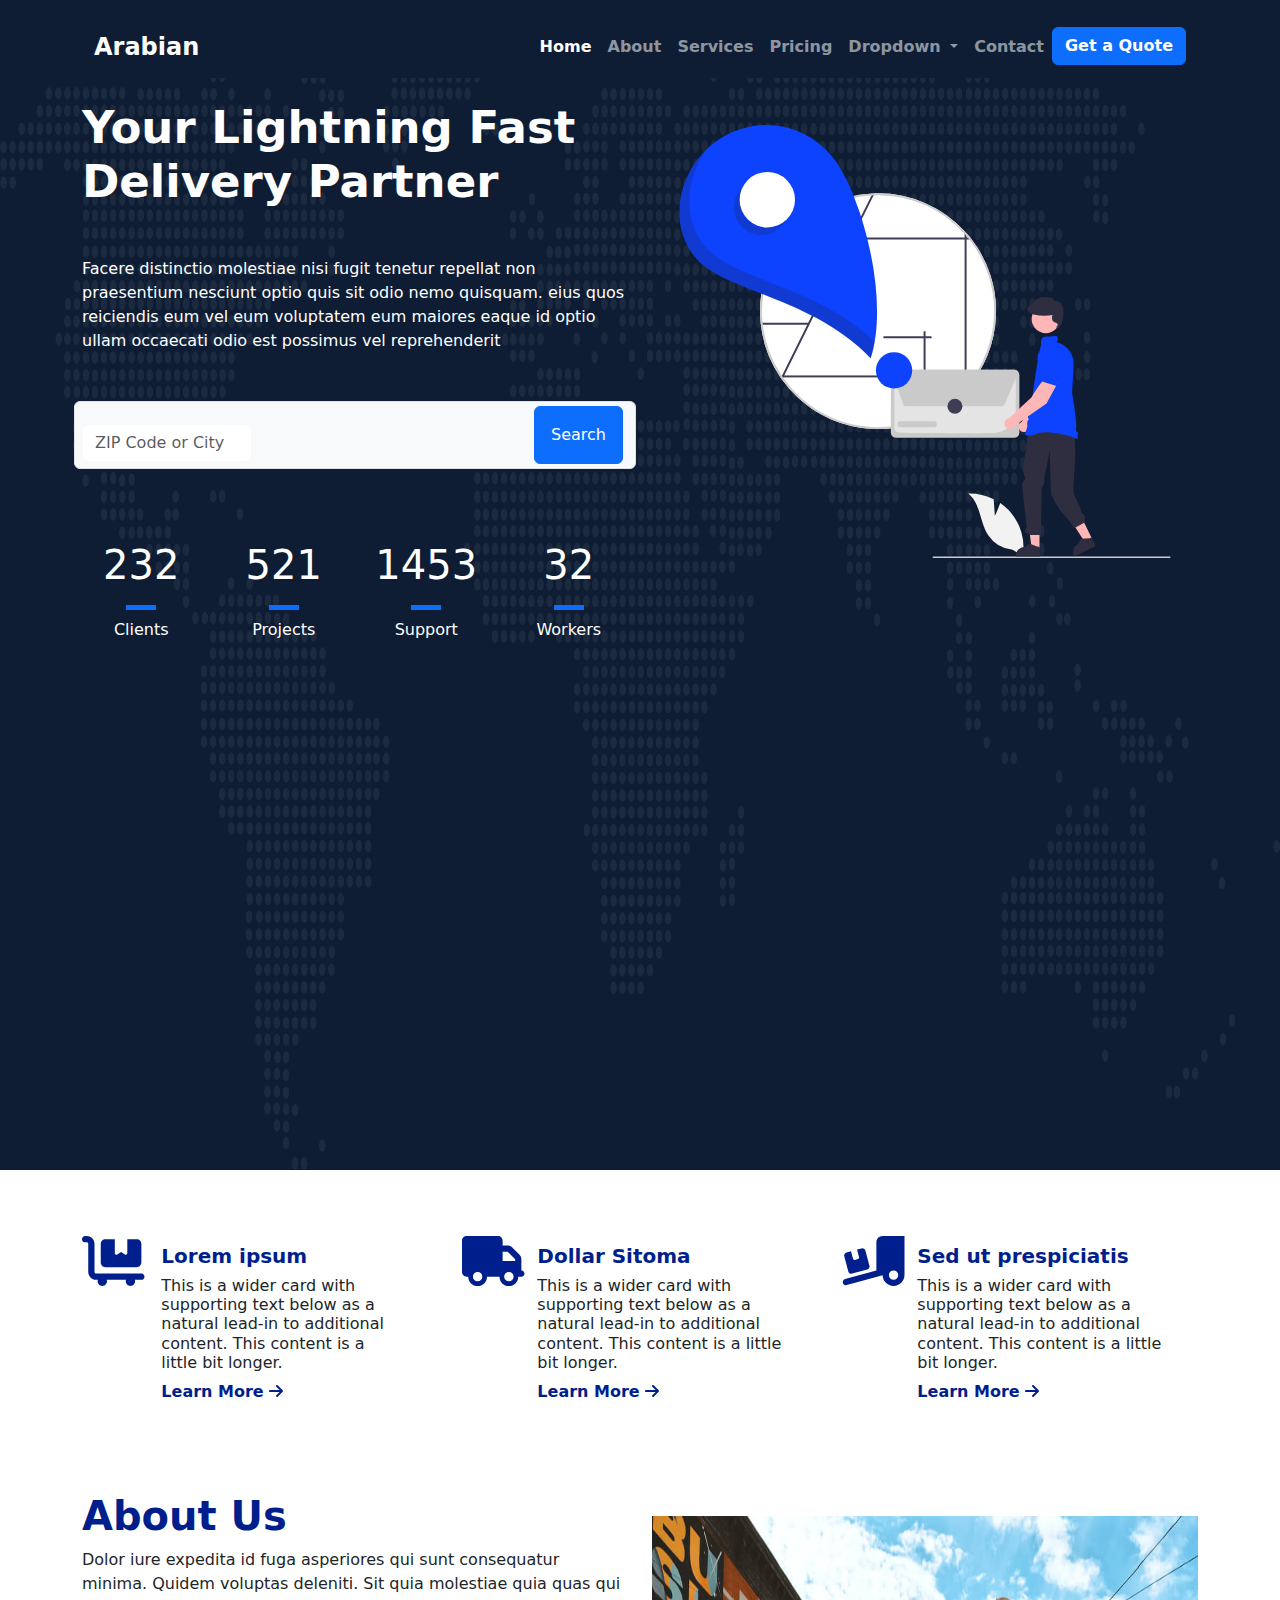
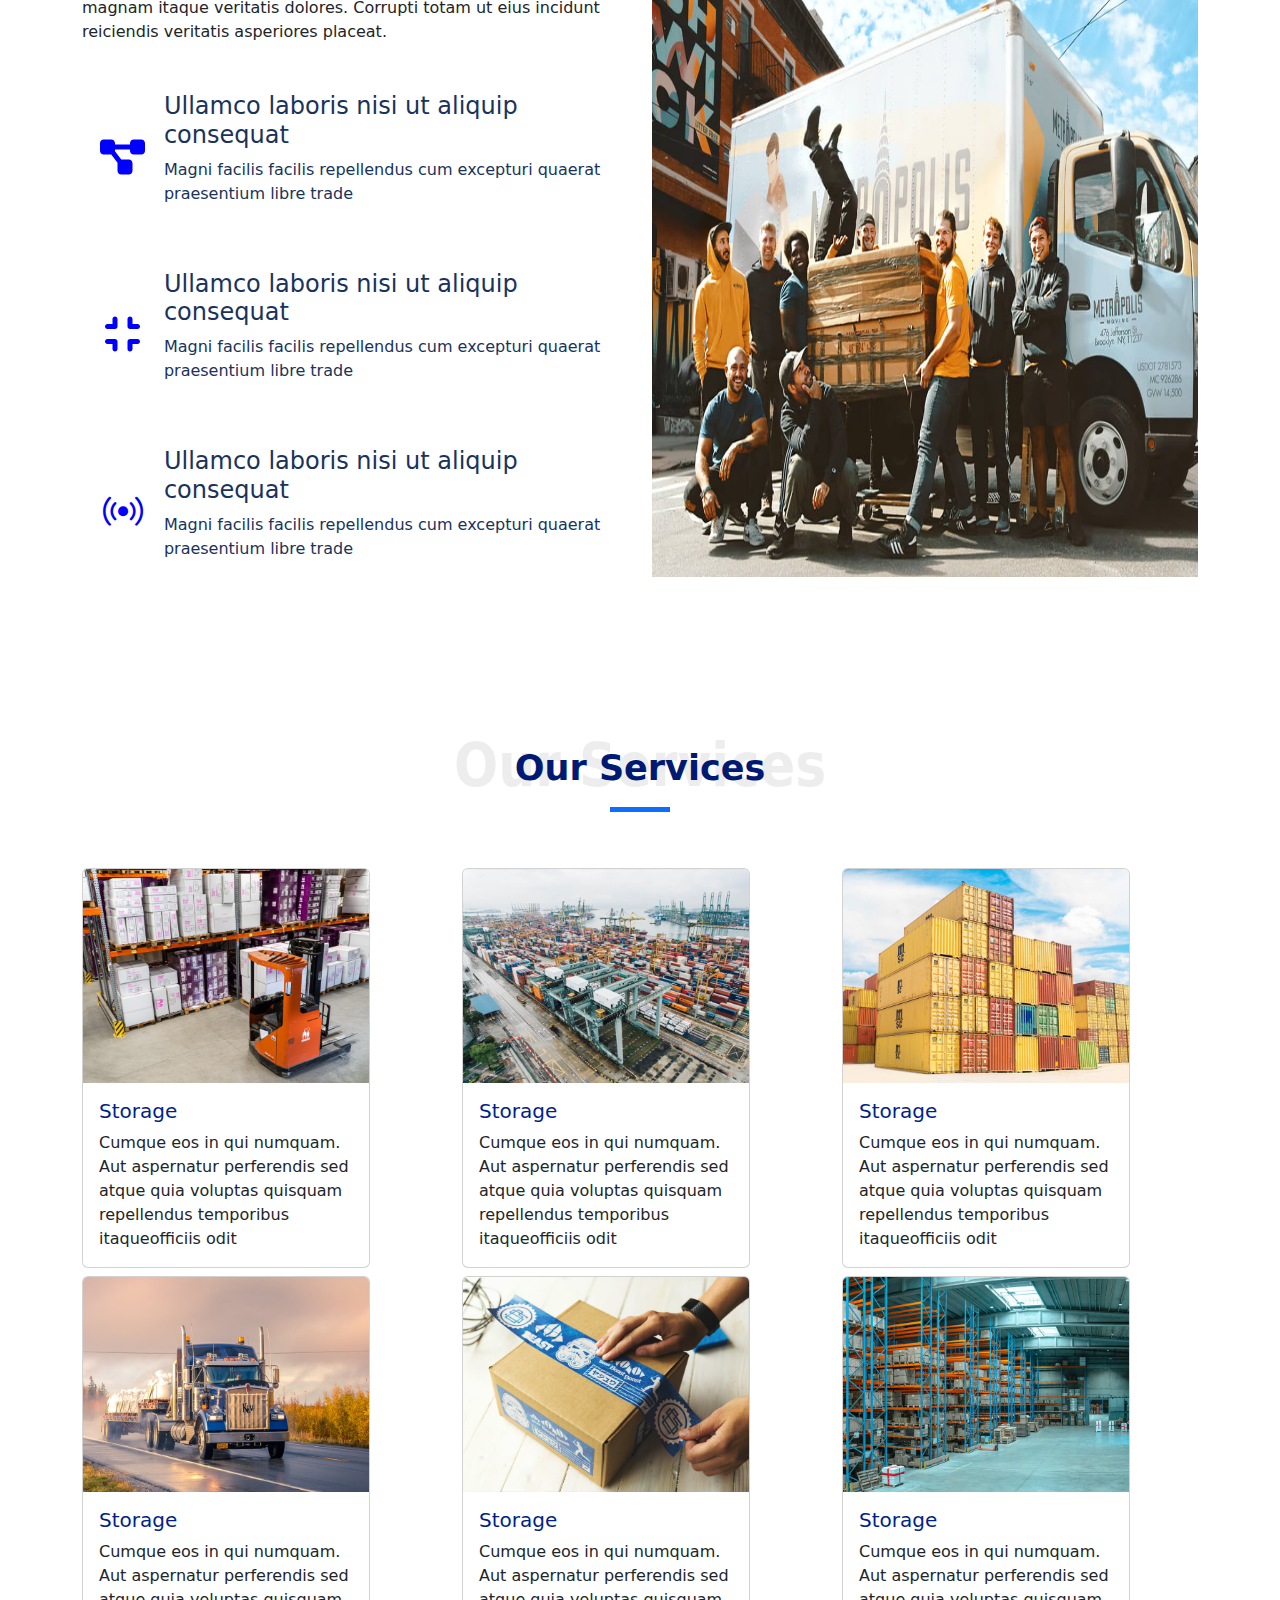
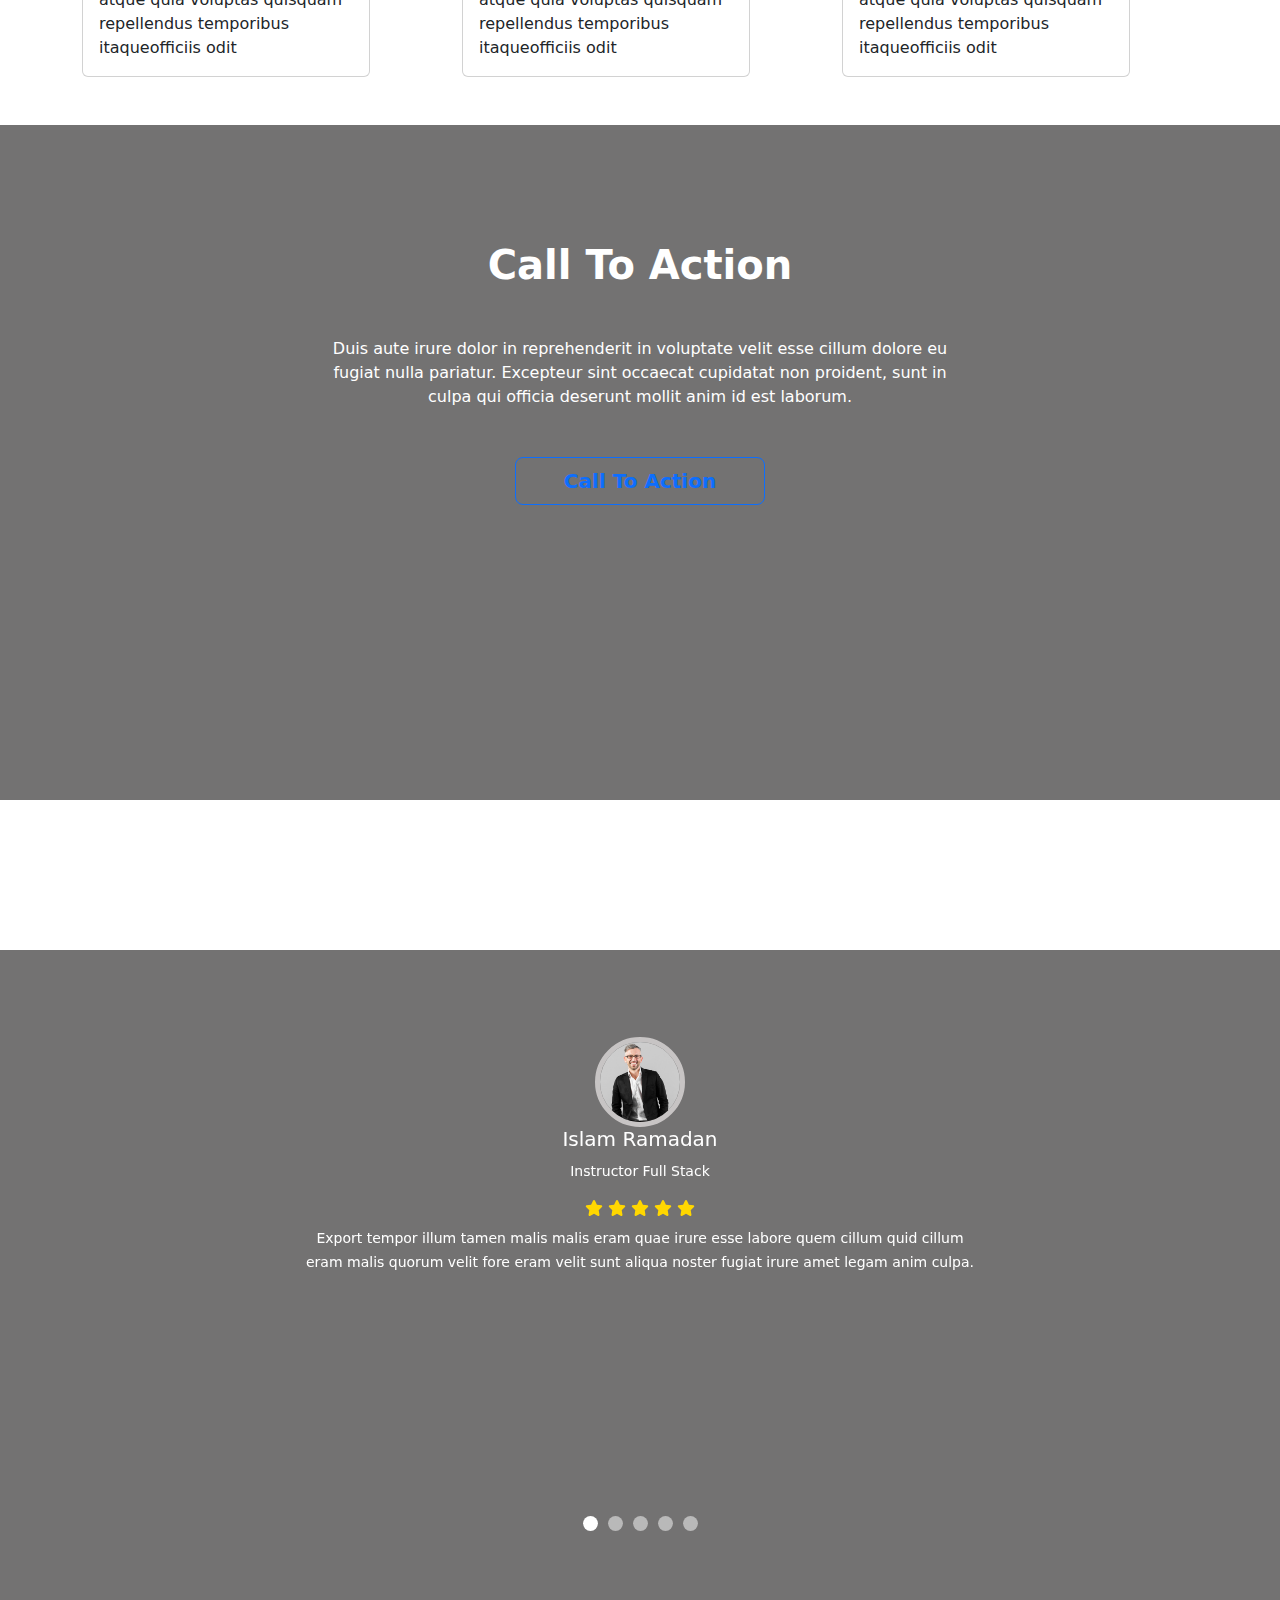
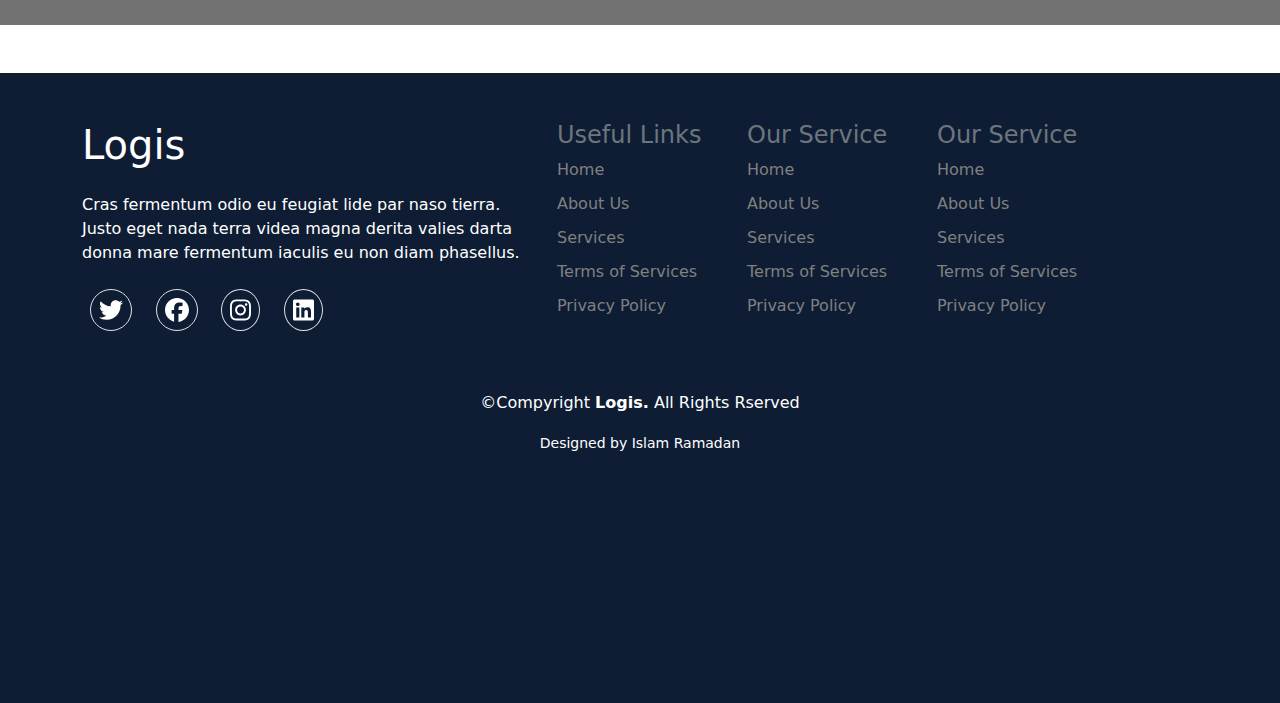
==== index.html @ 2252d07a "this is the first version" ====
<!DOCTYPE html>
<html lang="en">
  <head>
    <meta charset="UTF-8" />
    <meta name="viewport" content="width=device-width, initial-scale=1.0" />
    <title>Final Project 2</title>

    <!-- bootstrap css file -->
    <link rel="stylesheet" href="./css/bootstrap.min.css" />

    <!-- font awesome -->
    <link rel="stylesheet" href="./css/all.min.css" />

    <!-- bootstrap icons -->
    <link
      rel="stylesheet"
      href="https://cdn.jsdelivr.net/npm/bootstrap-icons@1.11.3/font/bootstrap-icons.min.css"
    />
    <link rel="stylesheet" href="./css/bootstrap-icons.min.css" />
    <!-- my style -->
    <link rel="stylesheet" href="./css/style.css" />
  </head>
  <body>
    <!-- ================== section 1 =====================  -->
    <div
      class="container-fluid fixed-top"
      style="background-color: rgb(14, 29, 52)"
    >
      <div class="container">
        <!-- ------------navbare --------------------->
        <nav class="navbar navbar-expand-lg navbar-dark pt-4">
          <div class="container-fluid">
            <a class="navbar-brand fs-4 fw-bold" href="#">Arabian</a>
            <button
              class="navbar-toggler"
              type="button"
              data-bs-toggle="collapse"
              data-bs-target="#navbarSupportedContent"
              aria-controls="navbarSupportedContent"
              aria-expanded="false"
              aria-label="Toggle navigation"
            >
              <span class="navbar-toggler-icon"></span>
            </button>
            <div
              class="collapse navbar-collapse justify-content-end"
              id="navbarSupportedContent"
            >
              <ul class="navbar-nav mb-2 mb-lg-0">
                <li class="nav-item">
                  <a
                    class="nav-link fw-bold active"
                    aria-current="page"
                    href="./index.html"
                    >Home</a
                  >
                </li>
                <li class="nav-item">
                  <a class="nav-link fw-bold" href="./aboutus/about.html">About</a>
                </li>
                <li class="nav-item">
                  <a class="nav-link fw-bold" href="./Services/services.html">Services</a>
                </li>
                <li class="nav-item">
                  <a class="nav-link fw-bold" href="#">Pricing</a>
                </li>
                <li class="nav-item dropdown">
                  <a
                    class="nav-link fw-bold dropdown-toggle"
                    href="#"
                    id="navbarDropdown"
                    role="button"
                    data-bs-toggle="dropdown"
                    aria-expanded="false"
                  >
                    Dropdown
                  </a>
                  <ul class="dropdown-menu" aria-labelledby="navbarDropdown">
                    <li><a class="dropdown-item" href="#">Action</a></li>
                    <li>
                      <a class="dropdown-item" href="#">Another action</a>
                    </li>
                    <li><hr class="dropdown-divider" /></li>
                    <li>
                      <a class="dropdown-item" href="#">Something else here</a>
                    </li>
                  </ul>
                </li>

                <li class="nav-item">
                  <a class="nav-link fw-bold" href="#">Contact</a>
                </li>
                <li class="nav-item">
                  <button class="btn btn-primary getquote fw-bold">
                    Get a Quote
                  </button>
                </li>
              </ul>
            </div>
          </div>
        </nav>
        <!-- ------------navbare --------------------->
      </div>
    </div>

    <section class="container-fluid section1">
      <article class="container" style="padding-top: 1px">
        <!-- content -->

        <div class="row" style="margin-top: 100px">
          <div class="col-lg-6 col-md-12 col-sm-12">
            <h1 class="text-white fw-bold pr-3 mb-5 section1_title">
              Your Lightning Fast Delivery Partner
            </h1>
            <p class="text-white mb-5">
              Facere distinctio molestiae nisi fugit tenetur repellat non
              praesentium nesciunt optio quis sit odio nemo quisquam. eius quos
              reiciendis eum vel eum voluptatem eum maiores eaque id optio ullam
              occaecati odio est possimus vel reprehenderit
            </p>
            <form
              class="row g-3 bg-light my-5 justify-content-between border rounded align-items-center"
            >
              <div class="col-auto">
                <input
                  type="text"
                  class="form-control border-0 w-75"
                  id="inputPassword2"
                  placeholder="ZIP Code or City"
                />
              </div>
              <div class="col-auto mt-0">
                <button type="submit" class="btn btn-primary m-1 p-3">
                  Search
                </button>
              </div>
            </form>

            <div class="row">
              <div class="col-lg-3 col-6 text-center py-3 text-white">
                <h1 class="py-2">232</h1>
                <div class="w-25 mx-auto bg-primary" style="height: 5px"></div>
                <p class="pt-2">Clients</p>
              </div>
              <div class="col-lg-3 col-6 text-center py-3 text-white">
                <h1 class="py-2">521</h1>
                <div class="w-25 mx-auto bg-primary" style="height: 5px"></div>
                <p class="pt-2">Projects</p>
              </div>
              <div class="col-lg-3 col-6 text-center py-3 text-white">
                <h1 class="py-2">1453</h1>
                <div class="w-25 mx-auto bg-primary" style="height: 5px"></div>
                <p class="pt-2">Support</p>
              </div>
              <div class="col-lg-3 col-6 text-center py-3 text-white">
                <h1 class="py-2">32</h1>
                <div class="w-25 mx-auto bg-primary" style="height: 5px"></div>
                <p class="pt-2">Workers</p>
              </div>
            </div>
          </div>
          <div class="col-lg-6 col-md-12 col-sm-12 section1_content_img">
            <img src="./img/hero-img.svg" class="img-fluid header_img" alt="" />
          </div>
        </div>
      </article>
    </section>

    <!-- ================= Section2  header about us ================ -->
    <section class="container section2" style="margin-top: 50px">
      <div class="row">
        <div class="col-lg-4 col-md-6 col-sm-12 my-3">
          <div class="card mb-3 border-0" style="max-width: 540px">
            <div class="row">
              <div class="col-md-2 col-sm-2">
                <i
                  class="fa-solid fa-cart-flatbed"
                  style="font-size: 50px; color: #001f8d"
                ></i>
              </div>
              <div class="col-md-9 col-sm-9">
                <div class="card-body my-2 mx-0 py-0">
                  <h5 class="card-title">
                    <a
                      href=""
                      class="text-decoration-none fw-bold"
                      style="color: #001f8d"
                      >Lorem ipsum</a
                    >
                  </h5>
                  <h6 class="card-text">
                    This is a wider card with supporting text below as a natural
                    lead-in to additional content. This content is a little bit
                    longer.
                  </h6>
                  <p class="card-text">
                    <a
                      href=""
                      class="text-decoration-none fw-bold"
                      style="color: #001f8d"
                      >Learn More <i class="fa-solid fa-arrow-right"></i
                    ></a>
                  </p>
                </div>
              </div>
            </div>
          </div>
        </div>
        <div class="col-lg-4 col-md-6 col-sm-12 my-3">
          <div class="card mb-3 border-0" style="max-width: 540px">
            <div class="row g-0">
              <div class="col-md-2">
                <i
                  class="fa-solid fa-truck"
                  style="font-size: 50px; color: #001f8d"
                ></i>
              </div>
              <div class="col-md-10">
                <div class="card-body my-2 mx-0 py-0">
                  <h5 class="card-title">
                    <a
                      href=""
                      class="text-decoration-none fw-bold"
                      style="color: #001f8d"
                      >Dollar Sitoma</a
                    >
                  </h5>
                  <h6 class="card-text">
                    This is a wider card with supporting text below as a natural
                    lead-in to additional content. This content is a little bit
                    longer.
                  </h6>
                  <p class="card-text">
                    <a
                      href=""
                      class="text-decoration-none fw-bold"
                      style="color: #001f8d"
                      >Learn More
                      <i
                        class="fa-solid fa-arrow-right"
                        style="color: #001f8d"
                      ></i
                    ></a>
                  </p>
                </div>
              </div>
            </div>
          </div>
        </div>
        <div class="col-lg-4 col-md-6 col-sm-12 my-3">
          <div class="card mb-3 border-0" style="max-width: 540px">
            <div class="row g-0">
              <div class="col-md-2">
                <i
                  class="fa-solid fa-truck-ramp-box"
                  style="font-size: 50px; color: #001f8d"
                ></i>
              </div>
              <div class="col-md-10">
                <div class="card-body my-2 mx-0 py-0">
                  <h5 class="card-title">
                    <a
                      href=""
                      class="text-decoration-none fw-bold"
                      style="color: #001f8d"
                      >Sed ut prespiciatis</a
                    >
                  </h5>
                  <h6 class="card-text">
                    This is a wider card with supporting text below as a natural
                    lead-in to additional content. This content is a little bit
                    longer.
                  </h6>
                  <p class="card-text">
                    <a
                      href=""
                      class="text-decoration-none fw-bold"
                      style="color: #001f8d"
                      >Learn More <i class="fa-solid fa-arrow-right"></i
                    ></a>
                  </p>
                </div>
              </div>
            </div>
          </div>
        </div>
      </div>
      <div class="row mt-5">
        <div class="col-lg-6 col-md-12 col-sm-12">
          <h1 class="fw-bold fs-1" style="color: #001f8d">About Us</h1>
          <p>
            Dolor iure expedita id fuga asperiores qui sunt consequatur minima.
            Quidem voluptas deleniti. Sit quia molestiae quia quas qui magnam
            itaque veritatis dolores. Corrupti totam ut eius incidunt reiciendis
            veritatis asperiores placeat.
          </p>
          <div class="d-flex mt-5">
            <div
              style="width: 15%"
              class="d-flex align-items-center justify-content-center"
            >
              <i
                class="fa-solid fa-diagram-project"
                style="font-size: 40px; color: blue"
              ></i>
            </div>
            <div style="color: #19335c !important; width: 85%">
              <h4>Ullamco laboris nisi ut aliquip consequat</h4>
              <p>
                Magni facilis facilis repellendus cum excepturi quaerat
                praesentium libre trade
              </p>
            </div>
          </div>
          <div class="d-flex mt-5">
            <div
              style="width: 15%"
              class="d-flex align-items-center justify-content-center"
            >
              <i
                class="fa-solid fa-compress"
                style="font-size: 40px; color: blue"
              ></i>
            </div>
            <div style="color: #19335c !important; width: 85%">
              <h4>Ullamco laboris nisi ut aliquip consequat</h4>
              <p>
                Magni facilis facilis repellendus cum excepturi quaerat
                praesentium libre trade
              </p>
            </div>
          </div>
          <div class="d-flex mt-5">
            <div
              style="width: 15%"
              class="d-flex align-items-center justify-content-center"
            >
              <i
                class="bi bi-broadcast"
                style="font-size: 40px; color: blue"
              ></i>
            </div>
            <div style="color: #19335c !important; width: 85%">
              <h4>Ullamco laboris nisi ut aliquip consequat</h4>
              <p>
                Magni facilis facilis repellendus cum excepturi quaerat
                praesentium libre trade
              </p>
            </div>
          </div>
        </div>
        <div class="col-lg-6 col-md-12 col-sm-12 mt-4">
          <img src="./img/about.jpg" style="width: 100%; height: 100%" alt="" />
        </div>
      </div>
    </section>

    <!-- ================= Section3  services ================== -->
    <section style="margin-top: 150px" class="container section3">
      <div class="title">
        <h1 class="background">Our Services</h1>
        <h1 class="head">Our Services</h1>
        <div class="undeline"></div>
      </div>

      <div class="row mt-5 mb-5">
        <div class="col-lg-4 col-md-6 col-sm-12 mt-2">
          <div class="card">
            <img
              src="./img/storage-service.jpg"
              class="card-img-top"
              alt="..."
            />
            <div class="card-body">
              <h5 class="card-title">
                <a href="" class="text-decoration-none" style="color: #001f8d"
                  >Storage</a
                >
              </h5>
              <p class="card-text">
                Cumque eos in qui numquam. Aut aspernatur perferendis sed atque
                quia voluptas quisquam repellendus temporibus itaqueofficiis
                odit
              </p>
            </div>
          </div>
        </div>
        <div class="col-lg-4 col-md-6 col-sm-12 mt-2">
          <div class="card">
            <img
              src="./img/logistics-service.jpg"
              class="card-img-top"
              alt="..."
            />
            <div class="card-body">
              <h5 class="card-title">
                <a href="" class="text-decoration-none" style="color: #001f8d"
                  >Storage</a
                >
              </h5>
              <p class="card-text">
                Cumque eos in qui numquam. Aut aspernatur perferendis sed atque
                quia voluptas quisquam repellendus temporibus itaqueofficiis
                odit
              </p>
            </div>
          </div>
        </div>
        <div class="col-lg-4 col-md-6 col-sm-12 mt-2">
          <div class="card">
            <img src="./img/cargo-service.jpg" class="card-img-top" alt="..." />
            <div class="card-body">
              <h5 class="card-title">
                <a href="" class="text-decoration-none" style="color: #001f8d"
                  >Storage</a
                >
              </h5>
              <p class="card-text">
                Cumque eos in qui numquam. Aut aspernatur perferendis sed atque
                quia voluptas quisquam repellendus temporibus itaqueofficiis
                odit
              </p>
            </div>
          </div>
        </div>
        <div class="col-lg-4 col-md-6 col-sm-12 mt-2">
          <div class="card">
            <img
              src="./img/trucking-service.jpg"
              class="card-img-top"
              alt="..."
            />
            <div class="card-body">
              <h5 class="card-title">
                <a href="" class="text-decoration-none" style="color: #001f8d"
                  >Storage</a
                >
              </h5>
              <p class="card-text">
                Cumque eos in qui numquam. Aut aspernatur perferendis sed atque
                quia voluptas quisquam repellendus temporibus itaqueofficiis
                odit
              </p>
            </div>
          </div>
        </div>
        <div class="col-lg-4 col-md-6 col-sm-12 mt-2">
          <div class="card">
            <img
              src="./img/packaging-service.jpg"
              class="card-img-top"
              alt="..."
            />
            <div class="card-body">
              <h5 class="card-title">
                <a href="" class="text-decoration-none" style="color: #001f8d"
                  >Storage</a
                >
              </h5>
              <p class="card-text">
                Cumque eos in qui numquam. Aut aspernatur perferendis sed atque
                quia voluptas quisquam repellendus temporibus itaqueofficiis
                odit
              </p>
            </div>
          </div>
        </div>
        <div class="col-lg-4 col-md-6 col-sm-12 mt-2">
          <div class="card">
            <img
              src="./img/warehousing-service.jpg"
              class="card-img-top"
              alt="..."
            />
            <div class="card-body">
              <h5 class="card-title">
                <a href="" class="text-decoration-none" style="color: #001f8d"
                  >Storage</a
                >
              </h5>
              <p class="card-text">
                Cumque eos in qui numquam. Aut aspernatur perferendis sed atque
                quia voluptas quisquam repellendus temporibus itaqueofficiis
                odit
              </p>
            </div>
          </div>
        </div>
      </div>
    </section>

    <section class="container-fluid section3_calltoaction px-0">
      <div class="layout">
        <h1 class="fw-bold my-3">Call To Action</h1>
        <p class="w-50 mx-auto my-5">
          Duis aute irure dolor in reprehenderit in voluptate velit esse cillum
          dolore eu fugiat nulla pariatur. Excepteur sint occaecat cupidatat non
          proident, sunt in culpa qui officia deserunt mollit anim id est
          laborum.
        </p>
        <button class="btn btn-outline-primary btn-lg px-5 fw-bold">
          Call To Action
        </button>
      </div>
    </section>
    <!-- ================= Section3  services ================== -->

    <!-- ================= Section4  Pricing ================== -->

    <section class="container-fluid section4_pricing px-0">
      <div class="layout">
          <div class="slider">
            <div id="carouselExampleIndicators" style="width: 100%; height: 100%;" class="carousel slide" data-bs-ride="carousel">
              <div class="carousel-indicators">
                <button type="button"  data-bs-target="#carouselExampleIndicators" data-bs-slide-to="0" class="active choose" aria-current="true" aria-label="Slide 1">
                </button>
                <button type="button" data-bs-target="#carouselExampleIndicators" data-bs-slide-to="1" aria-label="Slide 2" class="choose"></button>
                <button type="button" class="choose" data-bs-target="#carouselExampleIndicators" data-bs-slide-to="2" aria-label="Slide 3"></button>

                <button type="button" class="choose" data-bs-target="#carouselExampleIndicators" data-bs-slide-to="3" aria-label="Slide 4"></button>

                <button type="button" class="choose" data-bs-target="#carouselExampleIndicators" data-bs-slide-to="4" aria-label="Slide 5"></button>

              </div>
              <div class="carousel-inner" style="width: 100%; height: 100%;" >
                <div class="carousel-item active " style="width: 100%; height: 100%;">
                  <img src="./img/team/team-1.jpg" class=" rounded-circle " style="width: 90px; height: 90px;"  alt="...">
                  <h5>Islam Ramadan</h5>
                  <p><small>Instructor Full Stack</small></p>
                  <h6 > 

                    <i class="fa-solid fa-star px-0 mx-0"></i>
                    <i class="fa-solid fa-star px-0 mx-0"></i>
                    <i class="fa-solid fa-star px-0 mx-0"></i>
                    <i class="fa-solid fa-star px-0 mx-0"></i>
                    <i class="fa-solid fa-star px-0 mx-0"></i>
                  </h6>
                  <p class="w-75 mx-auto">
                    <small>
                      Export tempor illum tamen malis malis eram quae irure esse labore quem cillum quid cillum eram malis quorum velit fore eram velit sunt aliqua noster fugiat irure amet legam anim culpa.
                    </small>
                    </p>
                </div>
                <div class="carousel-item  " style="width: 100%; height: 100%;">
                  <img src="./img/team/team-3.jpg" class=" rounded-circle " style="width: 90px; height: 90px;"  alt="...">
                  <h5>Khaled</h5>
                  <p><small>Fronend Developer </small></p>
                  <h6 > 

                    <i class="fa-solid fa-star px-0 mx-0"></i>
                    <i class="fa-solid fa-star px-0 mx-0"></i>
                    <i class="fa-solid fa-star px-0 mx-0"></i>
                    <i class="fa-solid fa-star px-0 mx-0"></i>
                    <i class="fa-solid fa-star px-0 mx-0"></i>
                  </h6>
                  <p class="w-75 mx-auto">
                    <small>
                      Export tempor illum tamen malis malis eram quae irure esse labore quem cillum quid cillum eram malis quorum velit fore eram velit sunt aliqua noster fugiat irure amet legam anim culpa.
                    </small>
                    </p>
                </div>
                <div class="carousel-item  " style="width: 100%; height: 100%;">
                  <img src="./img/team/team-2.jpg" class=" rounded-circle " style="width: 90px; height: 90px;"  alt="...">
                  <h5>Shahd</h5>
                  <p><small>Frontend devloper</small></p>
                  <h6 > 

                    <i class="fa-solid fa-star px-0 mx-0"></i>
                    <i class="fa-solid fa-star px-0 mx-0"></i>
                    <i class="fa-solid fa-star px-0 mx-0"></i>
                    <i class="fa-solid fa-star px-0 mx-0"></i>
                    <i class="fa-solid fa-star px-0 mx-0"></i>
                  </h6>
                  <p class="w-75 mx-auto">
                    <small>
                      Export tempor illum tamen malis malis eram quae irure esse labore quem cillum quid cillum eram malis quorum velit fore eram velit sunt aliqua noster fugiat irure amet legam anim culpa.
                    </small>
                    </p>
                </div>

                <div class="carousel-item  " style="width: 100%; height: 100%;">
                  <img src="./img/team/team-2.jpg" class=" rounded-circle " style="width: 90px; height: 90px;"  alt="...">
                  <h5>Shahd</h5>
                  <p><small>Frontend devloper</small></p>
                  <h6 > 

                    <i class="fa-solid fa-star px-0 mx-0"></i>
                    <i class="fa-solid fa-star px-0 mx-0"></i>
                    <i class="fa-solid fa-star px-0 mx-0"></i>
                    <i class="fa-solid fa-star px-0 mx-0"></i>
                    <i class="fa-solid fa-star px-0 mx-0"></i>
                  </h6>
                  <p class="w-75 mx-auto">
                    <small>
                      Export tempor illum tamen malis malis eram quae irure esse labore quem cillum quid cillum eram malis quorum velit fore eram velit sunt aliqua noster fugiat irure amet legam anim culpa.
                    </small>
                    </p>
                </div>
                <div class="carousel-item  " style="width: 100%; height: 100%;">
                  <img src="./img/team/team-2.jpg" class=" rounded-circle " style="width: 90px; height: 90px;"  alt="...">
                  <h5>Shahd</h5>
                  <p><small>Frontend devloper</small></p>
                  <h6 > 

                    <i class="fa-solid fa-star px-0 mx-0"></i>
                    <i class="fa-solid fa-star px-0 mx-0"></i>
                    <i class="fa-solid fa-star px-0 mx-0"></i>
                    <i class="fa-solid fa-star px-0 mx-0"></i>
                    <i class="fa-solid fa-star px-0 mx-0"></i>
                  </h6>
                  <p class="w-75 mx-auto">
                    <small>
                      Export tempor illum tamen malis malis eram quae irure esse labore quem cillum quid cillum eram malis quorum velit fore eram velit sunt aliqua noster fugiat irure amet legam anim culpa.
                    </small>
                    </p>
                </div>

              </div>

            </div>

          </div>
      </div>
    </section>
    <!-- ================= Section4  Pricing ================== -->





    <!-- ==========footer=================================================== -->
     <section class="container-fluid px-0 mt-5 footer ">
      <div class="container py-5">
        <div class="row">
          <div class="col-lg-5 col-md-12 col-sm-12 text-white">
            <h1>Logis</h1>
            <p class="my-4">
              Cras fermentum odio eu feugiat lide par naso tierra. Justo eget nada terra videa magna derita valies darta donna mare fermentum iaculis eu non diam phasellus.
            </p>
            <h4>
              <i class="fa-brands fa-twitter mx-2 fs-4 border rounded-circle p-2"></i>
              <i class="fa-brands fa-facebook mx-2  fs-4 border rounded-circle p-2"></i>
              <i class="fa-brands fa-instagram mx-2  fs-4 border rounded-circle p-2"></i>
              <i class="fa-brands fa-linkedin mx-2  fs-4 border rounded-circle p-2"></i>
            </h4>

          </div>
          <div class="col-lg-2 col-md-6 col-sm-6 text-secondary">
            <h4>Useful Links</h4>
            <ul class="usefulLinks">
              <li><a href="./index.html">Home</a></li>
              <li><a href="./aboutus/about.html">About Us</a></li>
              <li><a href="#">Services</a></li>
              <li><a href="#">Terms of Services</a></li>
              <li><a href="#">Privacy Policy</a></li>

            </ul>
          </div>
          <div class="col-lg-2 col-md-6 col-sm-6 text-secondary">
            <h4>Our Service</h4>
            <ul class="usefulLinks">
              <li><a href="./index.html">Home</a></li>
              <li><a href="./aboutus/about.html">About Us</a></li>
              <li><a href="#">Services</a></li>
              <li><a href="#">Terms of Services</a></li>
              <li><a href="#">Privacy Policy</a></li>

            </ul>
          </div>
          <div class="col-lg-3 col-md-12 col-sm-12  text-secondary">
            <h4>Our Service</h4>
            <ul class="usefulLinks">
              <li><a href="./index.html">Home</a></li>
              <li><a href="./aboutus/about.html">About Us</a></li>
              <li><a href="#">Services</a></li>
              <li><a href="#">Terms of Services</a></li>
              <li><a href="#">Privacy Policy</a></li>

            </ul>
          </div>

          <div class="col-12 text-center mt-5 text-white">
            <p>&copy;Compyright <b>Logis.</b> All Rights Rserved</p>
            <p><small>Designed by Islam Ramadan</small></p>
          </div>
        </div>
      </div>

     </section>
    <!-- ==========footer===================================================☻ -->

    <!-- ========================scripts======================= -->

    <!-- bootstrap js file -->
    <script src="./js/popper.min.js"></script>
    <script src="./js/bootstrap.min.js"></script>

    <!-- font awesome -->
    <script src="./js/all.min.js"></script>

    <!-- my js -->
    <script src="./js/test.js"></script>
  </body>
</html>
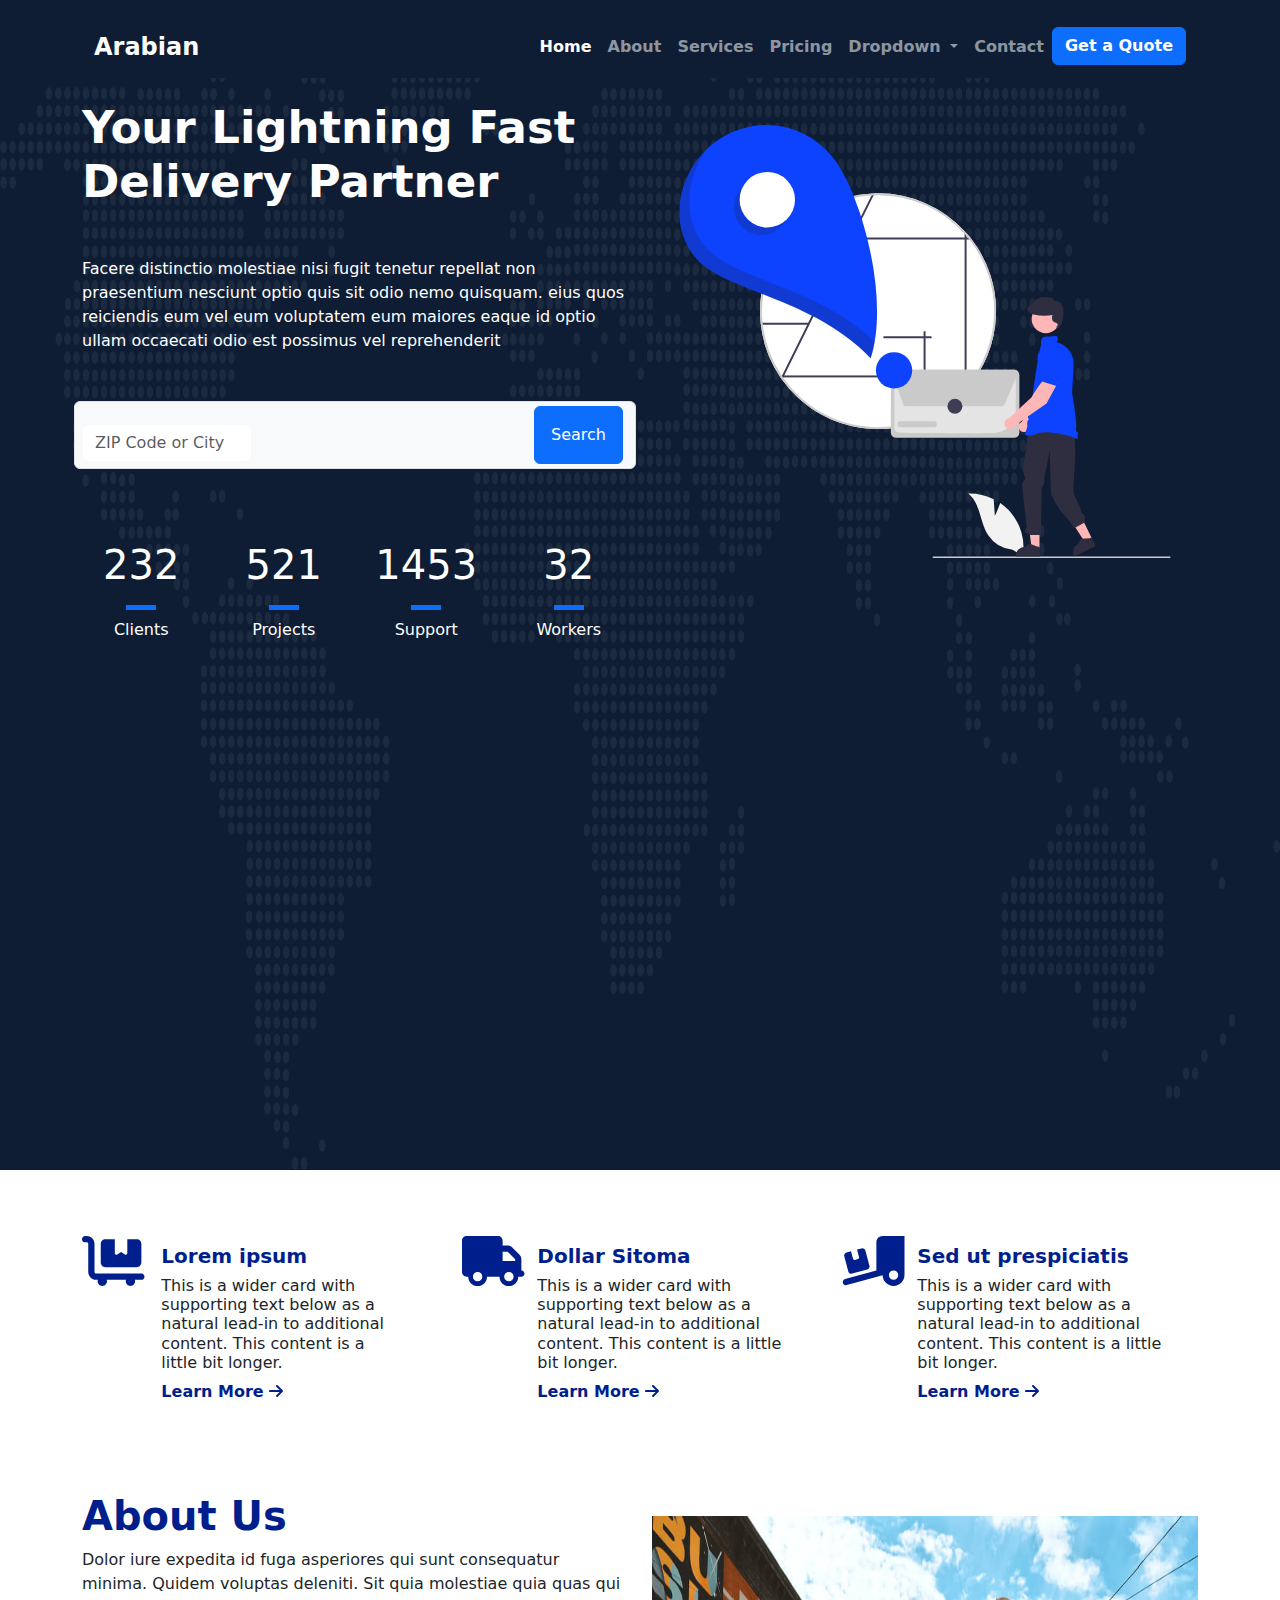
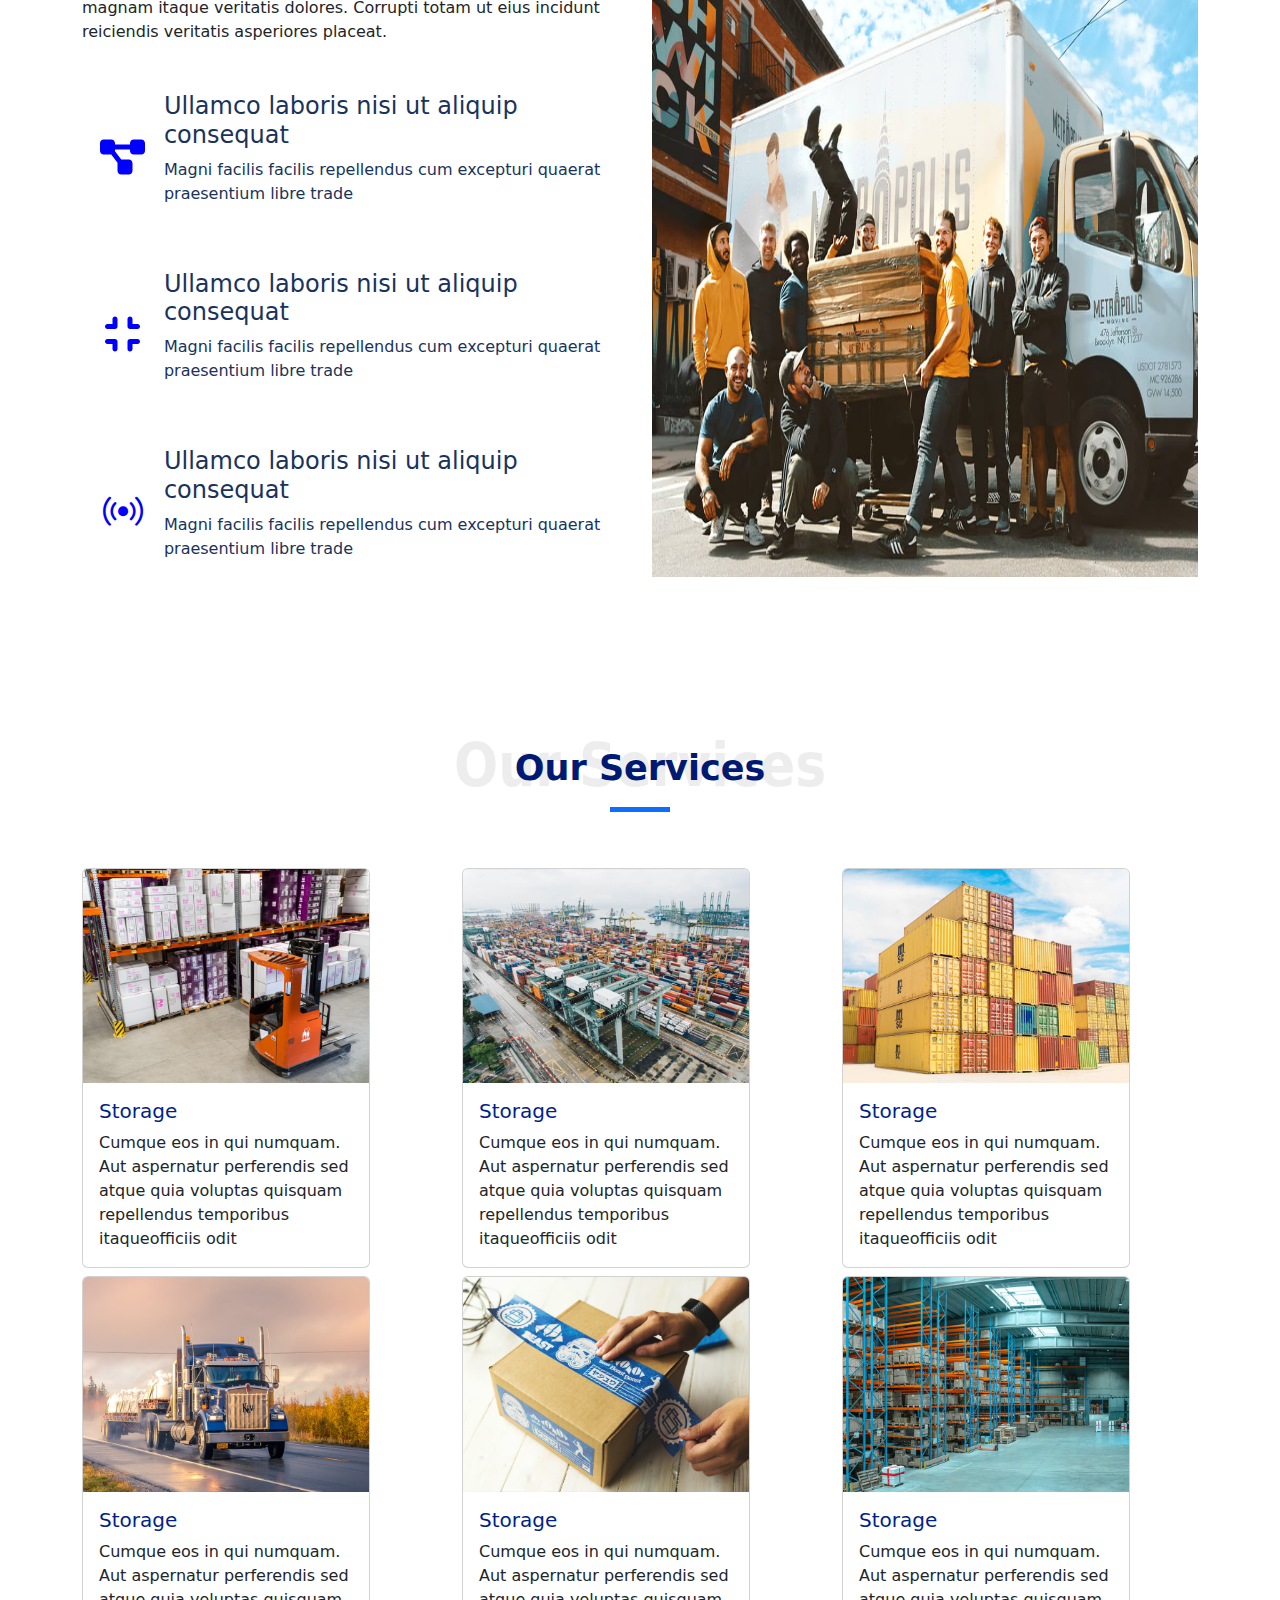
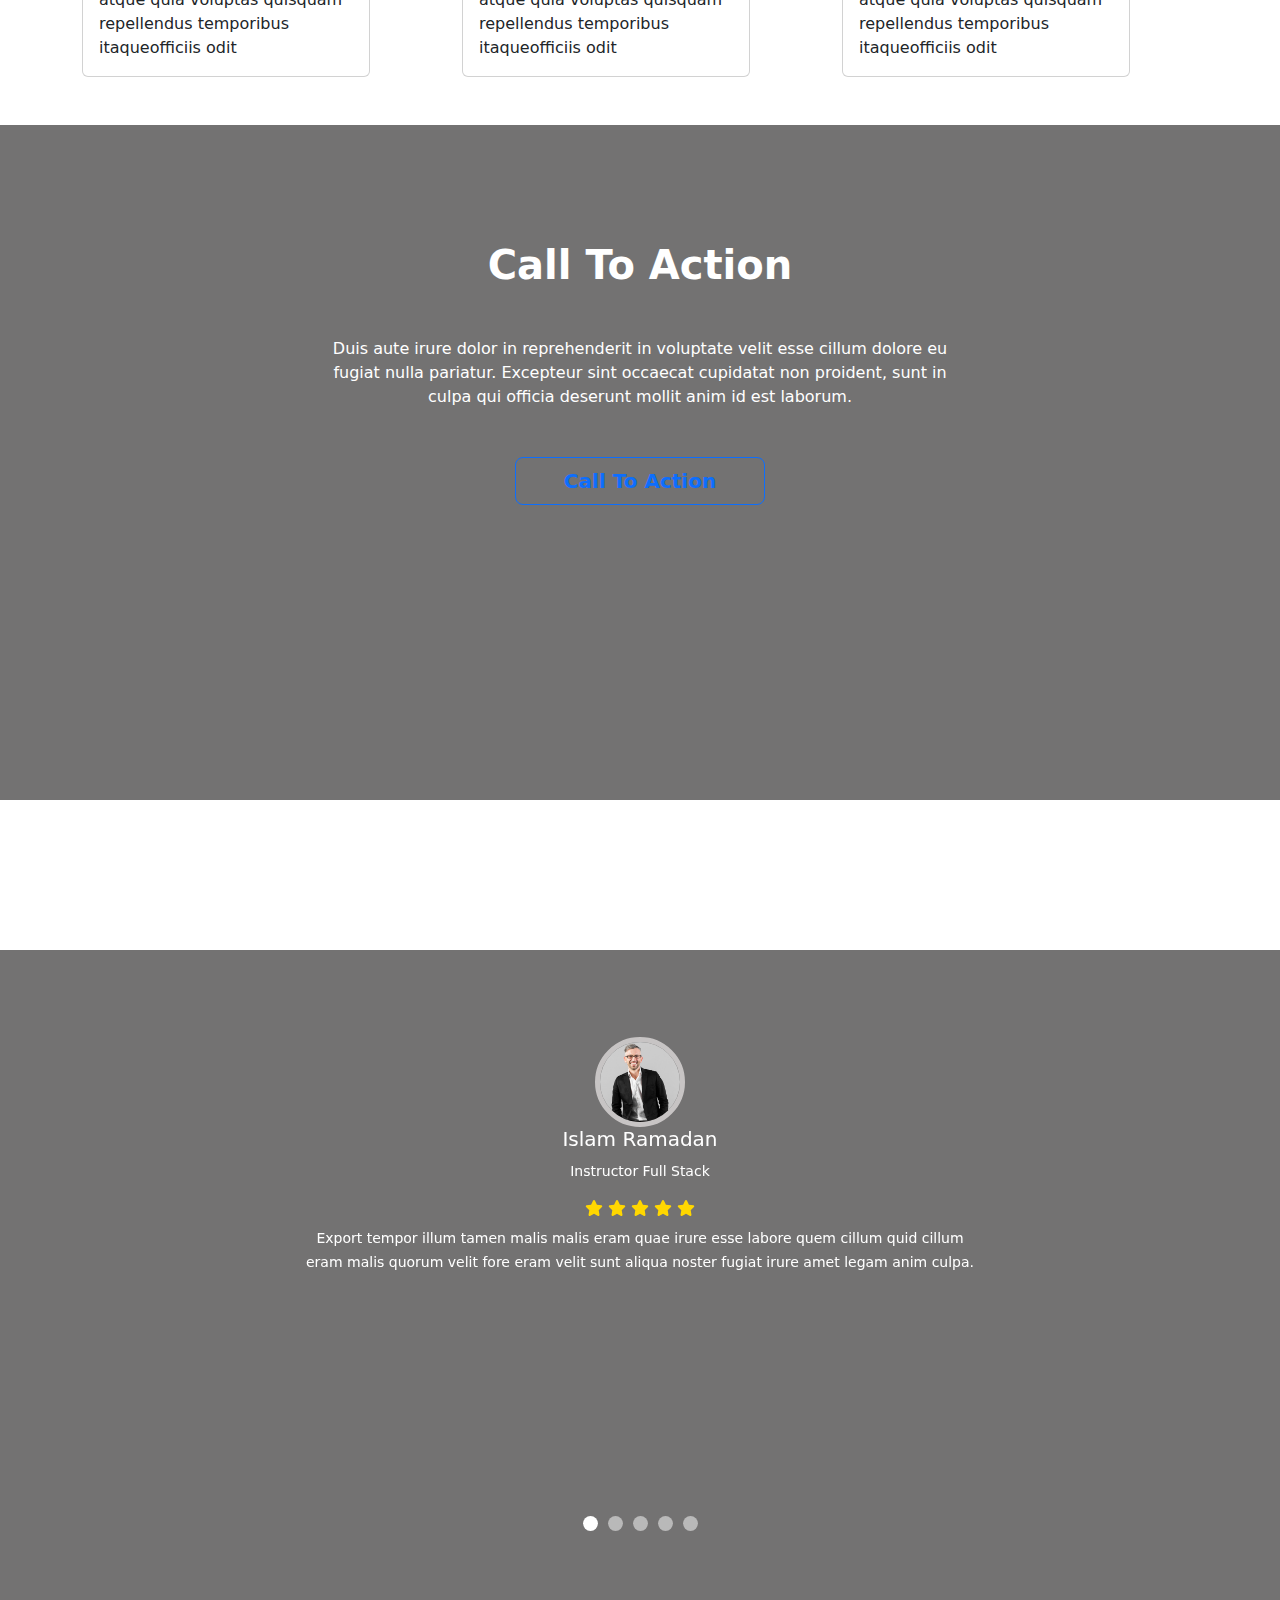
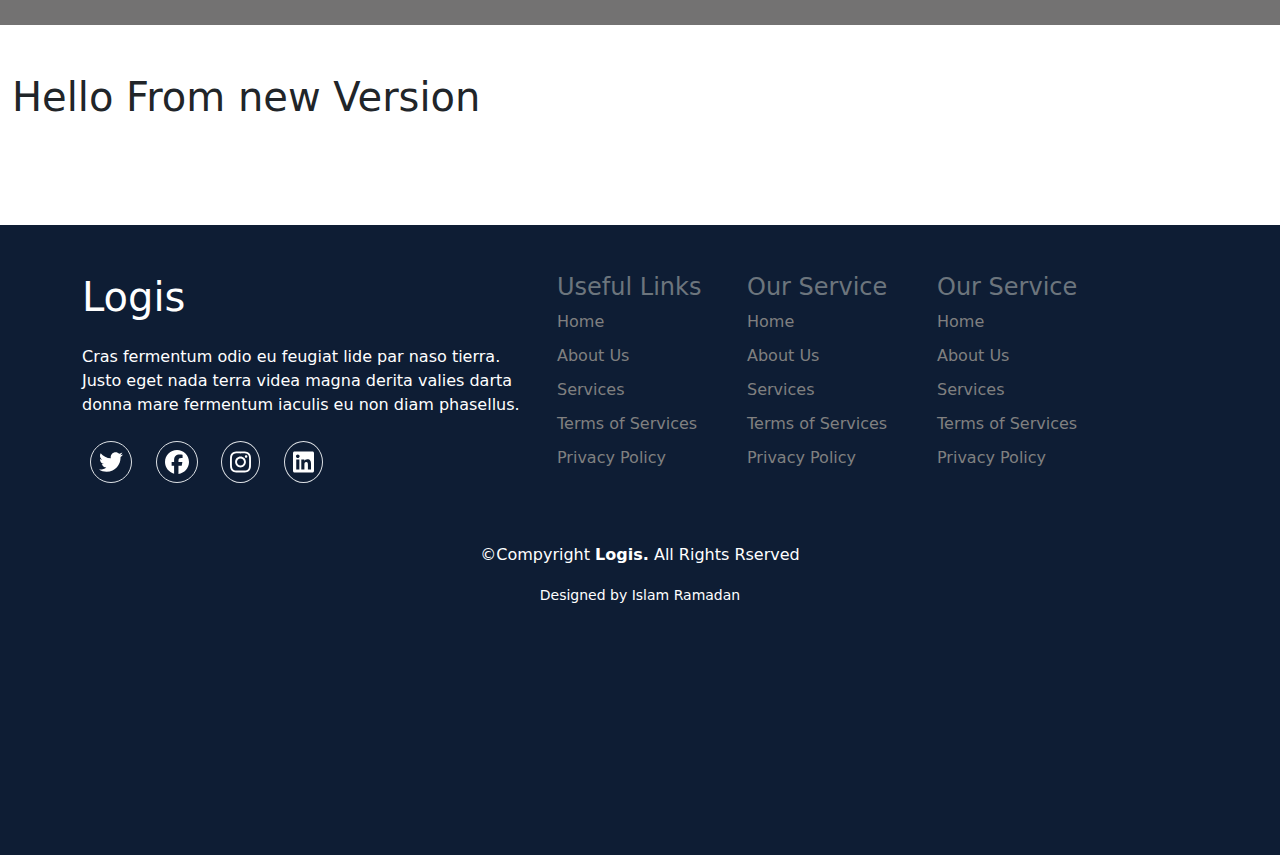
==== commit 42a1421a: "update in index file" ====
--- a/index.html
+++ b/index.html
@@ -56,10 +56,14 @@
                   >
                 </li>
                 <li class="nav-item">
-                  <a class="nav-link fw-bold" href="./aboutus/about.html">About</a>
+                  <a class="nav-link fw-bold" href="./aboutus/about.html"
+                    >About</a
+                  >
                 </li>
                 <li class="nav-item">
-                  <a class="nav-link fw-bold" href="./Services/services.html">Services</a>
+                  <a class="nav-link fw-bold" href="./Services/services.html"
+                    >Services</a
+                  >
                 </li>
                 <li class="nav-item">
                   <a class="nav-link fw-bold" href="#">Pricing</a>
@@ -509,141 +513,219 @@
 
     <section class="container-fluid section4_pricing px-0">
       <div class="layout">
-          <div class="slider">
-            <div id="carouselExampleIndicators" style="width: 100%; height: 100%;" class="carousel slide" data-bs-ride="carousel">
-              <div class="carousel-indicators">
-                <button type="button"  data-bs-target="#carouselExampleIndicators" data-bs-slide-to="0" class="active choose" aria-current="true" aria-label="Slide 1">
-                </button>
-                <button type="button" data-bs-target="#carouselExampleIndicators" data-bs-slide-to="1" aria-label="Slide 2" class="choose"></button>
-                <button type="button" class="choose" data-bs-target="#carouselExampleIndicators" data-bs-slide-to="2" aria-label="Slide 3"></button>
-
-                <button type="button" class="choose" data-bs-target="#carouselExampleIndicators" data-bs-slide-to="3" aria-label="Slide 4"></button>
-
-                <button type="button" class="choose" data-bs-target="#carouselExampleIndicators" data-bs-slide-to="4" aria-label="Slide 5"></button>
-
-              </div>
-              <div class="carousel-inner" style="width: 100%; height: 100%;" >
-                <div class="carousel-item active " style="width: 100%; height: 100%;">
-                  <img src="./img/team/team-1.jpg" class=" rounded-circle " style="width: 90px; height: 90px;"  alt="...">
-                  <h5>Islam Ramadan</h5>
-                  <p><small>Instructor Full Stack</small></p>
-                  <h6 > 
-
-                    <i class="fa-solid fa-star px-0 mx-0"></i>
-                    <i class="fa-solid fa-star px-0 mx-0"></i>
-                    <i class="fa-solid fa-star px-0 mx-0"></i>
-                    <i class="fa-solid fa-star px-0 mx-0"></i>
-                    <i class="fa-solid fa-star px-0 mx-0"></i>
-                  </h6>
-                  <p class="w-75 mx-auto">
-                    <small>
-                      Export tempor illum tamen malis malis eram quae irure esse labore quem cillum quid cillum eram malis quorum velit fore eram velit sunt aliqua noster fugiat irure amet legam anim culpa.
-                    </small>
-                    </p>
-                </div>
-                <div class="carousel-item  " style="width: 100%; height: 100%;">
-                  <img src="./img/team/team-3.jpg" class=" rounded-circle " style="width: 90px; height: 90px;"  alt="...">
-                  <h5>Khaled</h5>
-                  <p><small>Fronend Developer </small></p>
-                  <h6 > 
-
-                    <i class="fa-solid fa-star px-0 mx-0"></i>
-                    <i class="fa-solid fa-star px-0 mx-0"></i>
-                    <i class="fa-solid fa-star px-0 mx-0"></i>
-                    <i class="fa-solid fa-star px-0 mx-0"></i>
-                    <i class="fa-solid fa-star px-0 mx-0"></i>
-                  </h6>
-                  <p class="w-75 mx-auto">
-                    <small>
-                      Export tempor illum tamen malis malis eram quae irure esse labore quem cillum quid cillum eram malis quorum velit fore eram velit sunt aliqua noster fugiat irure amet legam anim culpa.
-                    </small>
-                    </p>
-                </div>
-                <div class="carousel-item  " style="width: 100%; height: 100%;">
-                  <img src="./img/team/team-2.jpg" class=" rounded-circle " style="width: 90px; height: 90px;"  alt="...">
-                  <h5>Shahd</h5>
-                  <p><small>Frontend devloper</small></p>
-                  <h6 > 
-
-                    <i class="fa-solid fa-star px-0 mx-0"></i>
-                    <i class="fa-solid fa-star px-0 mx-0"></i>
-                    <i class="fa-solid fa-star px-0 mx-0"></i>
-                    <i class="fa-solid fa-star px-0 mx-0"></i>
-                    <i class="fa-solid fa-star px-0 mx-0"></i>
-                  </h6>
-                  <p class="w-75 mx-auto">
-                    <small>
-                      Export tempor illum tamen malis malis eram quae irure esse labore quem cillum quid cillum eram malis quorum velit fore eram velit sunt aliqua noster fugiat irure amet legam anim culpa.
-                    </small>
-                    </p>
-                </div>
-
-                <div class="carousel-item  " style="width: 100%; height: 100%;">
-                  <img src="./img/team/team-2.jpg" class=" rounded-circle " style="width: 90px; height: 90px;"  alt="...">
-                  <h5>Shahd</h5>
-                  <p><small>Frontend devloper</small></p>
-                  <h6 > 
-
-                    <i class="fa-solid fa-star px-0 mx-0"></i>
-                    <i class="fa-solid fa-star px-0 mx-0"></i>
-                    <i class="fa-solid fa-star px-0 mx-0"></i>
-                    <i class="fa-solid fa-star px-0 mx-0"></i>
-                    <i class="fa-solid fa-star px-0 mx-0"></i>
-                  </h6>
-                  <p class="w-75 mx-auto">
-                    <small>
-                      Export tempor illum tamen malis malis eram quae irure esse labore quem cillum quid cillum eram malis quorum velit fore eram velit sunt aliqua noster fugiat irure amet legam anim culpa.
-                    </small>
-                    </p>
-                </div>
-                <div class="carousel-item  " style="width: 100%; height: 100%;">
-                  <img src="./img/team/team-2.jpg" class=" rounded-circle " style="width: 90px; height: 90px;"  alt="...">
-                  <h5>Shahd</h5>
-                  <p><small>Frontend devloper</small></p>
-                  <h6 > 
-
-                    <i class="fa-solid fa-star px-0 mx-0"></i>
-                    <i class="fa-solid fa-star px-0 mx-0"></i>
-                    <i class="fa-solid fa-star px-0 mx-0"></i>
-                    <i class="fa-solid fa-star px-0 mx-0"></i>
-                    <i class="fa-solid fa-star px-0 mx-0"></i>
-                  </h6>
-                  <p class="w-75 mx-auto">
-                    <small>
-                      Export tempor illum tamen malis malis eram quae irure esse labore quem cillum quid cillum eram malis quorum velit fore eram velit sunt aliqua noster fugiat irure amet legam anim culpa.
-                    </small>
-                    </p>
-                </div>
-
-              </div>
-
-            </div>
-
-          </div>
+        <div class="slider">
+          <div
+            id="carouselExampleIndicators"
+            style="width: 100%; height: 100%"
+            class="carousel slide"
+            data-bs-ride="carousel"
+          >
+            <div class="carousel-indicators">
+              <button
+                type="button"
+                data-bs-target="#carouselExampleIndicators"
+                data-bs-slide-to="0"
+                class="active choose"
+                aria-current="true"
+                aria-label="Slide 1"
+              ></button>
+              <button
+                type="button"
+                data-bs-target="#carouselExampleIndicators"
+                data-bs-slide-to="1"
+                aria-label="Slide 2"
+                class="choose"
+              ></button>
+              <button
+                type="button"
+                class="choose"
+                data-bs-target="#carouselExampleIndicators"
+                data-bs-slide-to="2"
+                aria-label="Slide 3"
+              ></button>
+
+              <button
+                type="button"
+                class="choose"
+                data-bs-target="#carouselExampleIndicators"
+                data-bs-slide-to="3"
+                aria-label="Slide 4"
+              ></button>
+
+              <button
+                type="button"
+                class="choose"
+                data-bs-target="#carouselExampleIndicators"
+                data-bs-slide-to="4"
+                aria-label="Slide 5"
+              ></button>
+            </div>
+            <div class="carousel-inner" style="width: 100%; height: 100%">
+              <div
+                class="carousel-item active"
+                style="width: 100%; height: 100%"
+              >
+                <img
+                  src="./img/team/team-1.jpg"
+                  class="rounded-circle"
+                  style="width: 90px; height: 90px"
+                  alt="..."
+                />
+                <h5>Islam Ramadan</h5>
+                <p><small>Instructor Full Stack</small></p>
+                <h6>
+                  <i class="fa-solid fa-star px-0 mx-0"></i>
+                  <i class="fa-solid fa-star px-0 mx-0"></i>
+                  <i class="fa-solid fa-star px-0 mx-0"></i>
+                  <i class="fa-solid fa-star px-0 mx-0"></i>
+                  <i class="fa-solid fa-star px-0 mx-0"></i>
+                </h6>
+                <p class="w-75 mx-auto">
+                  <small>
+                    Export tempor illum tamen malis malis eram quae irure esse
+                    labore quem cillum quid cillum eram malis quorum velit fore
+                    eram velit sunt aliqua noster fugiat irure amet legam anim
+                    culpa.
+                  </small>
+                </p>
+              </div>
+              <div class="carousel-item" style="width: 100%; height: 100%">
+                <img
+                  src="./img/team/team-3.jpg"
+                  class="rounded-circle"
+                  style="width: 90px; height: 90px"
+                  alt="..."
+                />
+                <h5>Khaled</h5>
+                <p><small>Fronend Developer </small></p>
+                <h6>
+                  <i class="fa-solid fa-star px-0 mx-0"></i>
+                  <i class="fa-solid fa-star px-0 mx-0"></i>
+                  <i class="fa-solid fa-star px-0 mx-0"></i>
+                  <i class="fa-solid fa-star px-0 mx-0"></i>
+                  <i class="fa-solid fa-star px-0 mx-0"></i>
+                </h6>
+                <p class="w-75 mx-auto">
+                  <small>
+                    Export tempor illum tamen malis malis eram quae irure esse
+                    labore quem cillum quid cillum eram malis quorum velit fore
+                    eram velit sunt aliqua noster fugiat irure amet legam anim
+                    culpa.
+                  </small>
+                </p>
+              </div>
+              <div class="carousel-item" style="width: 100%; height: 100%">
+                <img
+                  src="./img/team/team-2.jpg"
+                  class="rounded-circle"
+                  style="width: 90px; height: 90px"
+                  alt="..."
+                />
+                <h5>Shahd</h5>
+                <p><small>Frontend devloper</small></p>
+                <h6>
+                  <i class="fa-solid fa-star px-0 mx-0"></i>
+                  <i class="fa-solid fa-star px-0 mx-0"></i>
+                  <i class="fa-solid fa-star px-0 mx-0"></i>
+                  <i class="fa-solid fa-star px-0 mx-0"></i>
+                  <i class="fa-solid fa-star px-0 mx-0"></i>
+                </h6>
+                <p class="w-75 mx-auto">
+                  <small>
+                    Export tempor illum tamen malis malis eram quae irure esse
+                    labore quem cillum quid cillum eram malis quorum velit fore
+                    eram velit sunt aliqua noster fugiat irure amet legam anim
+                    culpa.
+                  </small>
+                </p>
+              </div>
+
+              <div class="carousel-item" style="width: 100%; height: 100%">
+                <img
+                  src="./img/team/team-2.jpg"
+                  class="rounded-circle"
+                  style="width: 90px; height: 90px"
+                  alt="..."
+                />
+                <h5>Shahd</h5>
+                <p><small>Frontend devloper</small></p>
+                <h6>
+                  <i class="fa-solid fa-star px-0 mx-0"></i>
+                  <i class="fa-solid fa-star px-0 mx-0"></i>
+                  <i class="fa-solid fa-star px-0 mx-0"></i>
+                  <i class="fa-solid fa-star px-0 mx-0"></i>
+                  <i class="fa-solid fa-star px-0 mx-0"></i>
+                </h6>
+                <p class="w-75 mx-auto">
+                  <small>
+                    Export tempor illum tamen malis malis eram quae irure esse
+                    labore quem cillum quid cillum eram malis quorum velit fore
+                    eram velit sunt aliqua noster fugiat irure amet legam anim
+                    culpa.
+                  </small>
+                </p>
+              </div>
+              <div class="carousel-item" style="width: 100%; height: 100%">
+                <img
+                  src="./img/team/team-2.jpg"
+                  class="rounded-circle"
+                  style="width: 90px; height: 90px"
+                  alt="..."
+                />
+                <h5>Shahd</h5>
+                <p><small>Frontend devloper</small></p>
+                <h6>
+                  <i class="fa-solid fa-star px-0 mx-0"></i>
+                  <i class="fa-solid fa-star px-0 mx-0"></i>
+                  <i class="fa-solid fa-star px-0 mx-0"></i>
+                  <i class="fa-solid fa-star px-0 mx-0"></i>
+                  <i class="fa-solid fa-star px-0 mx-0"></i>
+                </h6>
+                <p class="w-75 mx-auto">
+                  <small>
+                    Export tempor illum tamen malis malis eram quae irure esse
+                    labore quem cillum quid cillum eram malis quorum velit fore
+                    eram velit sunt aliqua noster fugiat irure amet legam anim
+                    culpa.
+                  </small>
+                </p>
+              </div>
+            </div>
+          </div>
+        </div>
       </div>
     </section>
     <!-- ================= Section4  Pricing ================== -->
 
-
-
-
+    <section class="container-fluid py-5">
+      <h1>Hello From new Version</h1>
+    </section>
 
     <!-- ==========footer=================================================== -->
-     <section class="container-fluid px-0 mt-5 footer ">
+    <section class="container-fluid px-0 mt-5 footer">
       <div class="container py-5">
         <div class="row">
           <div class="col-lg-5 col-md-12 col-sm-12 text-white">
             <h1>Logis</h1>
             <p class="my-4">
-              Cras fermentum odio eu feugiat lide par naso tierra. Justo eget nada terra videa magna derita valies darta donna mare fermentum iaculis eu non diam phasellus.
+              Cras fermentum odio eu feugiat lide par naso tierra. Justo eget
+              nada terra videa magna derita valies darta donna mare fermentum
+              iaculis eu non diam phasellus.
             </p>
             <h4>
-              <i class="fa-brands fa-twitter mx-2 fs-4 border rounded-circle p-2"></i>
-              <i class="fa-brands fa-facebook mx-2  fs-4 border rounded-circle p-2"></i>
-              <i class="fa-brands fa-instagram mx-2  fs-4 border rounded-circle p-2"></i>
-              <i class="fa-brands fa-linkedin mx-2  fs-4 border rounded-circle p-2"></i>
+              <i
+                class="fa-brands fa-twitter mx-2 fs-4 border rounded-circle p-2"
+              ></i>
+              <i
+                class="fa-brands fa-facebook mx-2 fs-4 border rounded-circle p-2"
+              ></i>
+              <i
+                class="fa-brands fa-instagram mx-2 fs-4 border rounded-circle p-2"
+              ></i>
+              <i
+                class="fa-brands fa-linkedin mx-2 fs-4 border rounded-circle p-2"
+              ></i>
             </h4>
-
           </div>
           <div class="col-lg-2 col-md-6 col-sm-6 text-secondary">
             <h4>Useful Links</h4>
@@ -653,7 +735,6 @@
               <li><a href="#">Services</a></li>
               <li><a href="#">Terms of Services</a></li>
               <li><a href="#">Privacy Policy</a></li>
-
             </ul>
           </div>
           <div class="col-lg-2 col-md-6 col-sm-6 text-secondary">
@@ -664,10 +745,9 @@
               <li><a href="#">Services</a></li>
               <li><a href="#">Terms of Services</a></li>
               <li><a href="#">Privacy Policy</a></li>
-
             </ul>
           </div>
-          <div class="col-lg-3 col-md-12 col-sm-12  text-secondary">
+          <div class="col-lg-3 col-md-12 col-sm-12 text-secondary">
             <h4>Our Service</h4>
             <ul class="usefulLinks">
               <li><a href="./index.html">Home</a></li>
@@ -675,7 +755,6 @@
               <li><a href="#">Services</a></li>
               <li><a href="#">Terms of Services</a></li>
               <li><a href="#">Privacy Policy</a></li>
-
             </ul>
           </div>
 
@@ -685,8 +764,7 @@
           </div>
         </div>
       </div>
-
-     </section>
+    </section>
     <!-- ==========footer===================================================☻ -->
 
     <!-- ========================scripts======================= -->
